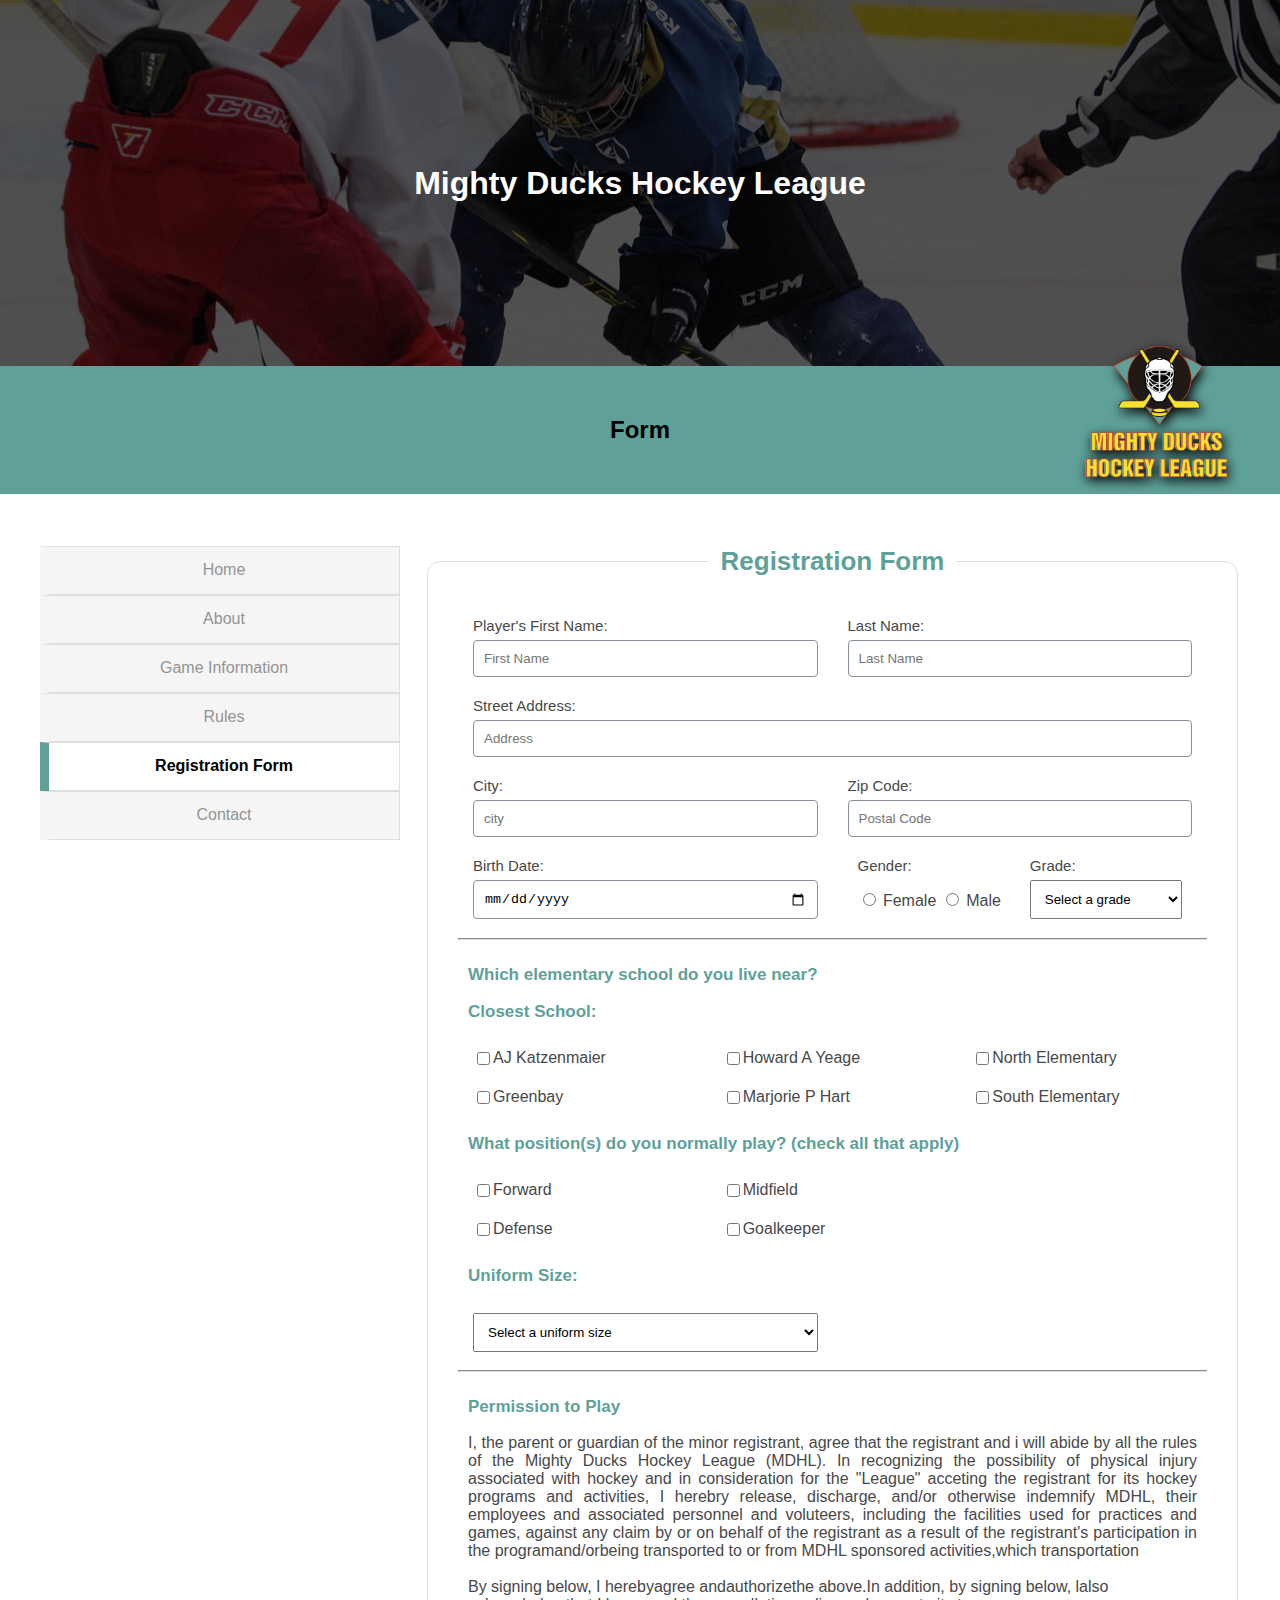
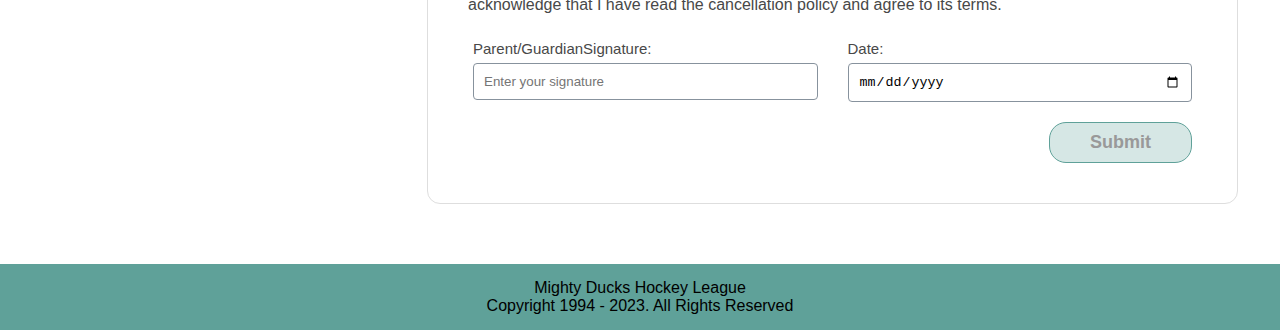
==== registration.html @ 8fb08338 "spring 04" ====
<!DOCTYPE html>
<html lang="en">
  <head>
    <meta charset="UTF-8" >
    <meta name="viewport" content="width=device-width, initial-scale=1.0" >
    <title>Registration Form | Mighty Ducks Hockey League</title>
    <link rel="stylesheet" href="./css/mdhl.css" >
    <link rel="shortcut icon" href="./images/favicon.png" type="image/x-icon" >
    <meta name="description" content="Mighty Ducks Hockey League" >
  </head>
  <body>
    <main>
      <nav></nav>
      <header>
        <div class="overlay">
          <h1>Mighty Ducks Hockey League</h1>
        </div>
      </header>

      <section class="events_tille">
        <div class="event_content">
          <div class="logo_content">
            <img class="event_logo" src="./images/logo.png" alt="" >
          </div>
        </div>
        <h2>Form</h2>
      </section>
      <div class="container events">
        <div class="menu">
          <div class="menu_content">
            <nav>
              <ul>
                <li class=""><a class="" href="index.html">Home</a></li>
                <li class=""><a href="about.html">About</a></li>
                <li class=""><a href="game_info.html">Game Information</a></li>
                <li class=""><a href="rules.html">Rules</a></li>
                <li class="active">
                  <a href="registration.html">Registration Form</a>
                </li>
                <li class=""><a href="contact.html">Contact</a></li>
              </ul>
            </nav>
          </div>
        </div>

        <div class="events_info">
          <div class="events_info_content">
            <div class="form_container">
              <form action="show_data.html" method="get">
                <fieldset>
                  <legend>Registration Form</legend>
                  <div class="form_md">
                    <div class="">
                      <label for="name">Player's First Name:</label>
                      <input
                        type="text"
                        name="first_name"
                        id="name"
                        placeholder="First Name"
                        required=""
                      >
                    </div>
                  </div>
                  <div class="form_md">
                    <div>
                      <label for="last_name">Last Name:</label>
                      <input
                        type="text"
                        name="last_name"
                        id="last_name"
                        placeholder="Last Name"
                        required=""
                      >
                    </div>
                  </div>
                  <div class="form_lg">
                    <div class="">
                      <label for="address">Street Address:</label>
                      <input
                        type="text"
                        name="address"
                        id="address"
                        placeholder="Address"
                        required=""
                      >
                    </div>
                  </div>
                  <div class="form_md">
                    <div class="">
                      <label for="city">City:</label>
                      <input
                        type="text"
                        name="city"
                        id="city"
                        placeholder="city"
                      >
                    </div>
                  </div>
                  <div class="form_md">
                    <div class="">
                      <label for="postal_code">Zip Code:</label>
                      <input
                        type="number"
                        name="postal_code"
                        id="postal_code"
                        placeholder="Postal Code"
                        required
                      >
                    </div>
                  </div>

                  <div class="form_md">
                    <div class="">
                      <label for="birthdate">Birth Date:</label>
                      <input
                        type="date"
                        name="birthdate"
                        id="birthdate"
                        required=""
                      >
                    </div>
                  </div>

                  <div class="form_md">
                    <div class="column_md">
                      <div class="" style="padding: 0 10px; width: 50%">
                        <label>Gender:</label>
                        <div class="form_checkbox">
                          <input
                            type="radio"
                            name="gender"
                            id="famale"
                            value="female"
                            required
                          >
                          Female
                          <input
                            type="radio"
                            name="gender"
                            id="_male"
                            value="male"
                            required
                          >
                          Male
                        </div>
                      </div>
                      <div class="" style="padding: 0 10px; width: 50%">
                        <label> Grade: </label>
                        <select
                          name="grade"
                          required
                          style="width: 100%; padding: 10px"
                        >
                          <option value="" disabled selected>
                            Select a grade
                          </option>
                          <option value="pre-school">Pre-School</option>
                          <option value="one-st">1st</option>
                          <option value="second-nd">2nd</option>
                          <option value="third-rd">3rd</option>
                          <option value="four-th">4th</option>
                          <option value="five-th">5th</option>
                        </select>
                      </div>
                    </div>
                  </div>

                  <hr>
                  <div>
                    <p>Which elementary school do you live near?</p>
                    <p>Closest School:</p>
                  </div>
                  <div class="form_lg">
                    <div class="form_checkbox--school">
                      <div class="check_column">
                        <div class="">
                          <input
                            type="checkbox"
                            name="closest-school"
                            id="aj-katzenmaier"
                            value="aj-katzenmaier"
                          >
                          AJ Katzenmaier
                        </div>
                        <div>
                          <input
                            type="checkbox"
                            name="closest-school"
                            id="greenbay"
                            value="greenbay"
                          >
                          Greenbay
                        </div>
                      </div>
                      <div class="check_column">
                        <div class="">
                          <input
                            type="checkbox"
                            name="closest-school"
                            id="howard-yeager"
                            value="howard-yeager"
                          >
                          Howard A Yeage
                        </div>
                        <div class="">
                          <input
                            type="checkbox"
                            name="closest-school"
                            id="marjorie-hart"
                            value="marjorie-hart"
                          >
                          Marjorie P Hart
                        </div>
                      </div>

                      <div class="check_column">
                        <div class="">
                          <input
                            type="checkbox"
                            name="closest-school"
                            id="north-elementary"
                            value="north-elementary"
                          >
                          North Elementary
                        </div>
                        <div class="">
                          <input
                            type="checkbox"
                            name="closest-school"
                            id="south-elementary"
                            value="south-elementary"
                          >
                          South Elementary
                        </div>
                      </div>
                    </div>
                  </div>

                  <p>
                    What position(s) do you normally play? (check all that
                    apply)
                  </p>

                  <div class="form_lg">
                    <div class="form_checkbox--school">
                      <div class="check_column">
                        <div>
                          <input
                            type="checkbox"
                            name="position-play"
                            id="forward"
                            value="forward"
                          >
                          Forward
                        </div>
                        <div class="">
                          <input
                            type="checkbox"
                            name="position-play"
                            id="defense"
                            value="defense"
                          >
                          Defense
                        </div>
                      </div>
                      <div class="check_column">
                        <div class="">
                          <input
                            type="checkbox"
                            name="position-play"
                            id="midfield"
                            value="midfield"
                          >
                          Midfield
                        </div>
                        <div class="">
                          <input
                            type="checkbox"
                            name="position-play"
                            id="goalkeeper"
                            value="goalkeeper"
                          >
                          Goalkeeper
                        </div>
                      </div>
                    </div>
                  </div>

                  <div class="form_md">
                    <p>Uniform Size:</p>
                    <div class="">
                      <select
                        style="padding: 10px"
                        name="uniform-size"
                        id="uniform-size"
                        required
                      >
                        <option disabled selected value="">
                          Select a uniform size
                        </option>
                        <option value="Youth Small">Youth Small</option>
                        <option value="Youth Medium">Youth Medium</option>
                        <option value="Youth Large">Youth Large</option>
                        <option value="Small">Small</option>
                        <option value="Medium">Medium</option>
                        <option value="Large">Large</option>
                        <option value="Extra-Large">Extra-Large</option>
                      </select>
                    </div>
                  </div>
                  <hr >
                  <div class="form_lg">
                    <p>Permission to Play</p>
                    <p class="title_signature">
                      I, the parent or guardian of the minor registrant, agree
                      that the registrant and i will abide by all the rules of
                      the Mighty Ducks Hockey League (MDHL). In recognizing the
                      possibility of physical injury associated with hockey and
                      in consideration for the "League" acceting the registrant
                      for its hockey programs and activities, I herebry release,
                      discharge, and/or otherwise indemnify MDHL, their
                      employees and associated personnel and voluteers,
                      including the facilities used for practices and games,
                      against any claim by or on behalf of the registrant as a
                      result of the registrant's participation in the
                      programand/orbeing transported to or from MDHL sponsored
                      activities,which transportation<br ><br >
                      By signing below, I herebyagree andauthorizethe above.In
                      addition, by signing below, lalso<br >
                      acknowledge that I have read the cancellation policy and
                      agree to its terms.
                    </p>
                  </div>
                  <div class="form_md">
                    <div class="">
                      <label>Parent/GuardianSignature:</label>
                      <input
                        type="text"
                        id="parent_guardian"
                        name="parent_guardian"
                        placeholder="Enter your signature"
                        required
                      >
                    </div>
                  </div>
                  <div class="form_md">
                    <div class="">
                      <label>Date:</label>

                      <input
                        type="date"
                        id="date"
                        name="date_signature"
                        required
                      >
                    </div>
                  </div>

                  <div class="form_lg">
                    <div class="button_Submit">
                      <button class="submit">Submit</button>
                    </div>
                  </div>
                </fieldset>
              </form>
            </div>
          </div>
        </div>
      </div>
      <footer>
        <div>
          <p>
            Mighty Ducks Hockey League
            <br >
            Copyright 1994 - 2023. All Rights Reserved
          </p>
        </div>
      </footer>
    </main>
  </body>
</html>
---- css/mdhl.css ----
body {
  margin: 0;
  padding: 0;
  font-family: Arial, Helvetica, sans-serif;
  min-height: 100vh;
}
h1 {
  margin: 0;
}

header {
  width: 100%;
  background: url("../images/design1_image1.jpg") no-repeat center center;
  height: 366px;
  display: flex;
  justify-content: center;
  align-items: center;
}

.overlay {
  width: 100%;
  height: 100%;
  justify-content: center;
  align-items: center;
  align-content: center;
  display: flex;
  background: #000000ad;
}

header h1 {
  color: white;
}

.container {
  width: 1200px;
  margin: auto;
}

.menu {
  width: 30%;
}

.container.events {
  display: flex;
  padding-top: 52px;
  padding-bottom: 40px;
}

.events_tille {
  text-align: center;
  background: #5fa199;
  padding: 30px;
}

.events_info {
  width: 70%;
}

.event_content {
  width: 1200px;
  margin: auto;
  position: relative;
}

.logo_content {
  position: absolute;
  right: 0;
  top: -70px;
}

.event_logo {
  width: 165px;
  height: auto;
  filter: drop-shadow(2px 4px 6px black);
}

.events_info_content {
  padding-left: 25px;
}
/* 
.menu {
}
 */
.menu_content {
  width: 100%;
}
.menu ul {
  display: inline-block;
  width: 100%;
  padding: 0;
  margin: 0;
}

.menu ul li a {
  text-decoration: none;
  list-style: none;
  width: 100%;
  padding: 14.5px 10%;

  color: #939393;
}
.menu ul li {
  margin: 0 auto;
  background-color: #f5f5f5;
  display: block;
  border-top: 1px solid #dedede;
  border-left: 1px solid #dedede;
  border-right: 1px solid #dedede;
  display: flex;
  text-align: center;
  text-decoration: none;
  border-left: solid 9px transparent;
}
.menu ul a:nth-last-child(1) {
  border-bottom: 1px solid #dedede;
}

.menu ul li.active {
  background-color: #fff;
  border-left-color: #5fa199;
  font-weight: 700;
  color: black;
}
.menu ul li.active a {
  color: black;
}

.sub_event {
  border: 1px solid #dedede;
  padding: 0;
  border-radius: 5px;
  box-shadow: 1px 2px 12px 0px #b9b3b375;
  margin-bottom: 15px;
  display: flex;
}

.sub_event_content {
  padding: 15px;
}

/* styles about */
article h2:nth-child(1) {
  margin-top: 0;
}

/* End styles about */

/* style contact */

.section_info.contact p {
  /* padding-left: 40px; */
  margin: 0 auto;
  font-size: 18px;
  padding-bottom: 15px;
  padding-top: 22px;
}
.section_info.contact p a {
  text-decoration: none;
  color: #5b291f;
}
.section_info.contact p .email {
  float: right;
}

/* Style game */
colgroup col {
  /*  background-color: red; */
  text-align: center;
}
colgroup col:nth-child(2) {
  /*   background-color: blue; */
}

table {
  border-collapse: separate;
  border-spacing: 0;
  border-radius: 10px;
  width: 100%;
}

thead th {
  background-color: #27272a;
  padding: 10px 15px;
  /*  border: 1px solid black; */
  color: #a1a1aa;
}

thead th:nth-child(1) {
  border-radius: 1rem 0 0 0;
}
thead th:nth-child(4) {
  border-radius: 0 1rem 0 0;
}

tbody td {
  padding: 10px;
  border: 1px solid #dedede;
  text-align: center;
}
tbody tr:last-child td:nth-child(1) {
  border-radius: 0 0 0 1rem;
}
tbody tr:last-child td:nth-child(4) {
  border-radius: 0 0 1rem 0;
}

tbody tr:hover td[rowspan="2"],
tbody tr:hover,
tbody tr:hover + tr {
  background-color: #f1f1f1;
}

caption {
  padding-bottom: 30px;
  font-size: 20px;
}
/* Style game */

/* style rules */
.rules_general {
  text-align: center;
}
.Sport,
.sport_rules {
  padding-left: 40px;
}
.sport_rules {
  text-indent: 30px;
}
.all-play li {
  text-indent: 40px;
}

.all-play li ul li {
  list-style-position: inside;
}

/* Styles form */

form {
  display: flex;
  /* flex-direction: column; */
  flex-wrap: wrap;
  color: #484848;
}

form p {
  padding: 0 10px;
  font-weight: 600;
  color: #5fa199;
  font-size: 17px;
}

fieldset {
  border-radius: 13px;
  padding: 30px;
  border: 1px solid #dedede;
  display: flex;
  flex-wrap: wrap;
}

legend {
  text-align: center;
  font-size: 26px;
  padding: 0 13px;
  font-weight: 600;
  color: #5fa199;
}

form .title_signature {
  padding: 0 10px;
  font-weight: normal;
  color: #484848;
  font-size: initial;
  text-align: justify;
}

input {
  border: 1px solid #87929d;
  border-radius: 4px;
  padding: 10px;
}

input:focus {
  border-color: #5fa199;
  outline: none;
}

/* .form_container {
 
} */
.form_md {
  width: 50%;
}
.form_lg {
  width: 100%;
}

label {
  padding-bottom: 6px;
  font-size: 15px;
  color: #484848;
}

.form_md div {
  padding: 10px 15px;
  display: flex;
  flex-direction: column;
}
.form_md .column_md {
  flex-direction: initial;
}

.form_lg div {
  padding: 10px 15px;
  display: flex;
  flex-direction: column;
}
.form_md .form_checkbox {
  display: inline-block;
  padding: 10px 0;
}
.form_lg .form_checkbox {
  display: inline-block;
}

hr {
  width: 100%;
  border-color: #dedede;
}

.form_lg .form_checkbox--school {
  display: flex;
  padding: 0;
  flex-direction: initial;
}

.form_checkbox--school .check_column {
  display: flex;
  flex-direction: column;
  width: 33.333%;
  padding: 0;
}
.check_column div {
  flex-direction: initial;
}

.form_lg .signature {
  display: flex;
  flex-direction: initial;
  align-items: center;
}

.form_lg .signature input {
  width: 100%;
}

.form_md .signature_date {
  display: flex;
  flex-direction: initial;
  align-items: center;
}

.form_md .signature_date input {
  width: 100%;
}

.form_lg .button_Submit {
  float: right;
}

button {
  padding: 9px 40px;
  font-size: 18px;
  border-radius: 17px;
  border: 1px solid #5fa199;
  background: #5fa19942;
  color: #999999;
  font-weight: 600;
  cursor: pointer;
  transition: all 0.5s ease-in-out;
}
button:hover {
  background: #5fa199;
  color: white;
}

/* End Styles form */

/* sytle mapas */
.mapa_content {
  display: flex;
  flex-wrap: wrap;
}
.mapas {
  width: 33.333%;
  height: auto;
}
.mapas div {
  padding: 10px;
  text-align: center;
}
.mapas iframe {
  width: 100%;
  border-radius: 9px;
  border: 1px solid rgb(75, 75, 75) !important;
}

.maps p {
  text-align: center;
  font-size: 20px;
  font-weight: 600;
}

/* End styles footer */
footer {
  bottom: 0;
  text-align: center;
  justify-content: center;
  width: 100%;
  background: #211915;
  color: black;
  background: #5fa199;
  margin-top: 20px;
}

footer div {
  padding: 15px 0;
}
footer p {
  margin: 0;
  padding: 0;
}
/* End styles footer */
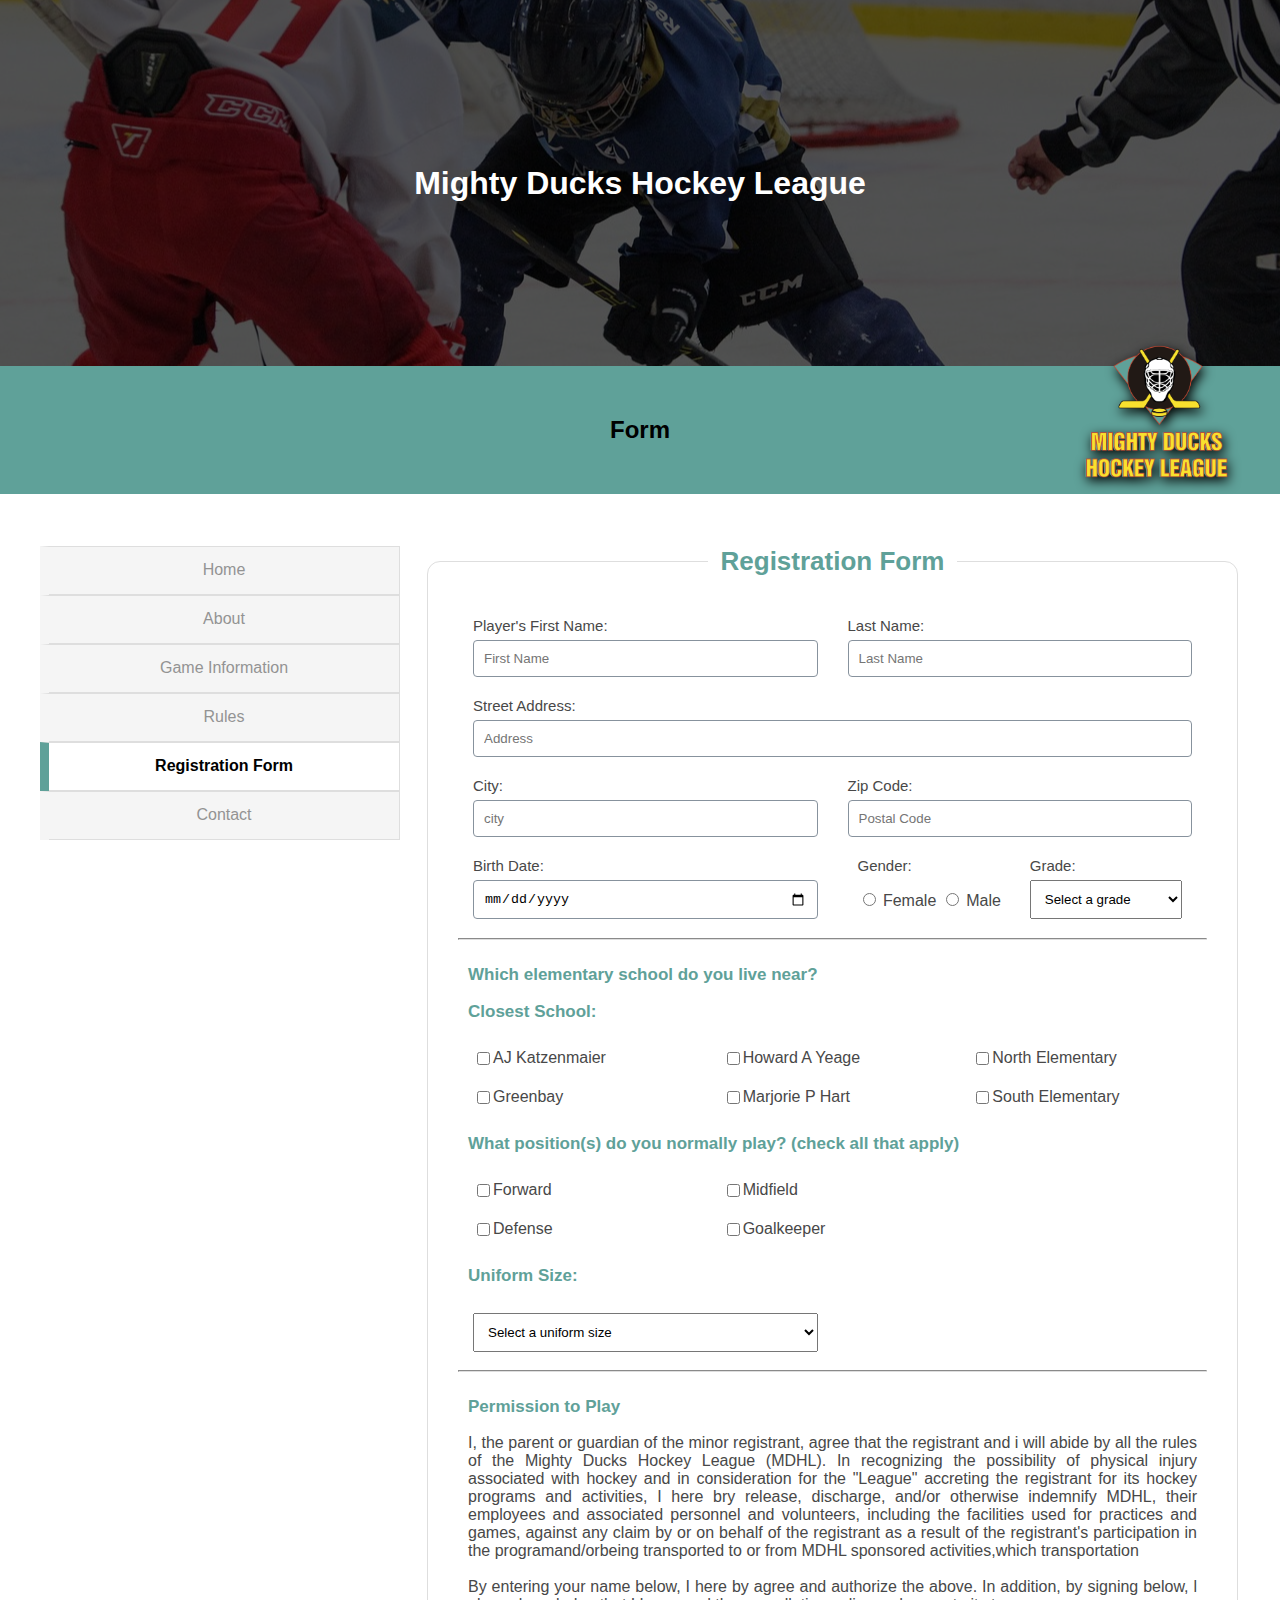
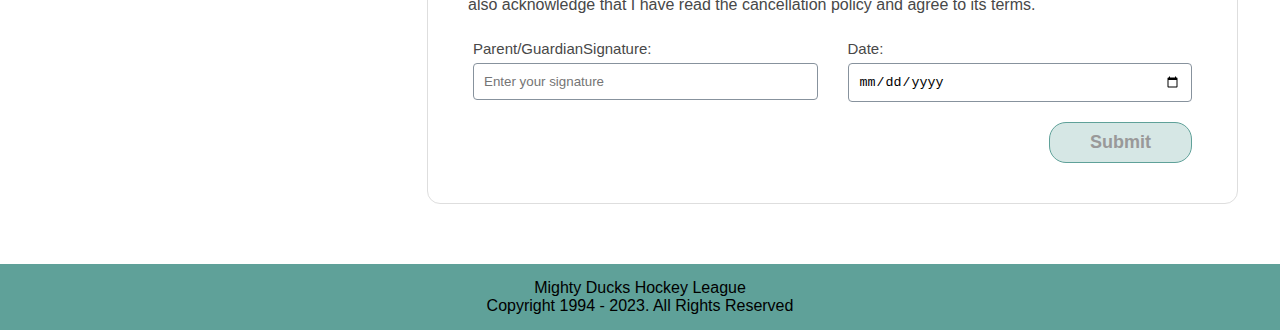
==== commit 82fa8ded: "spring 04" ====
--- a/registration.html
+++ b/registration.html
@@ -316,17 +316,17 @@
                       that the registrant and i will abide by all the rules of
                       the Mighty Ducks Hockey League (MDHL). In recognizing the
                       possibility of physical injury associated with hockey and
-                      in consideration for the "League" acceting the registrant
-                      for its hockey programs and activities, I herebry release,
+                      in consideration for the "League" accreting the registrant
+                      for its hockey programs and activities, I here bry release,
                       discharge, and/or otherwise indemnify MDHL, their
-                      employees and associated personnel and voluteers,
+                      employees and associated personnel and volunteers,
                       including the facilities used for practices and games,
                       against any claim by or on behalf of the registrant as a
                       result of the registrant's participation in the
                       programand/orbeing transported to or from MDHL sponsored
                       activities,which transportation<br ><br >
-                      By signing below, I herebyagree andauthorizethe above.In
-                      addition, by signing below, lalso<br >
+                      By entering your name below, I here by agree and authorize the above. In
+                      addition, by signing below, l also
                       acknowledge that I have read the cancellation policy and
                       agree to its terms.
                     </p>
